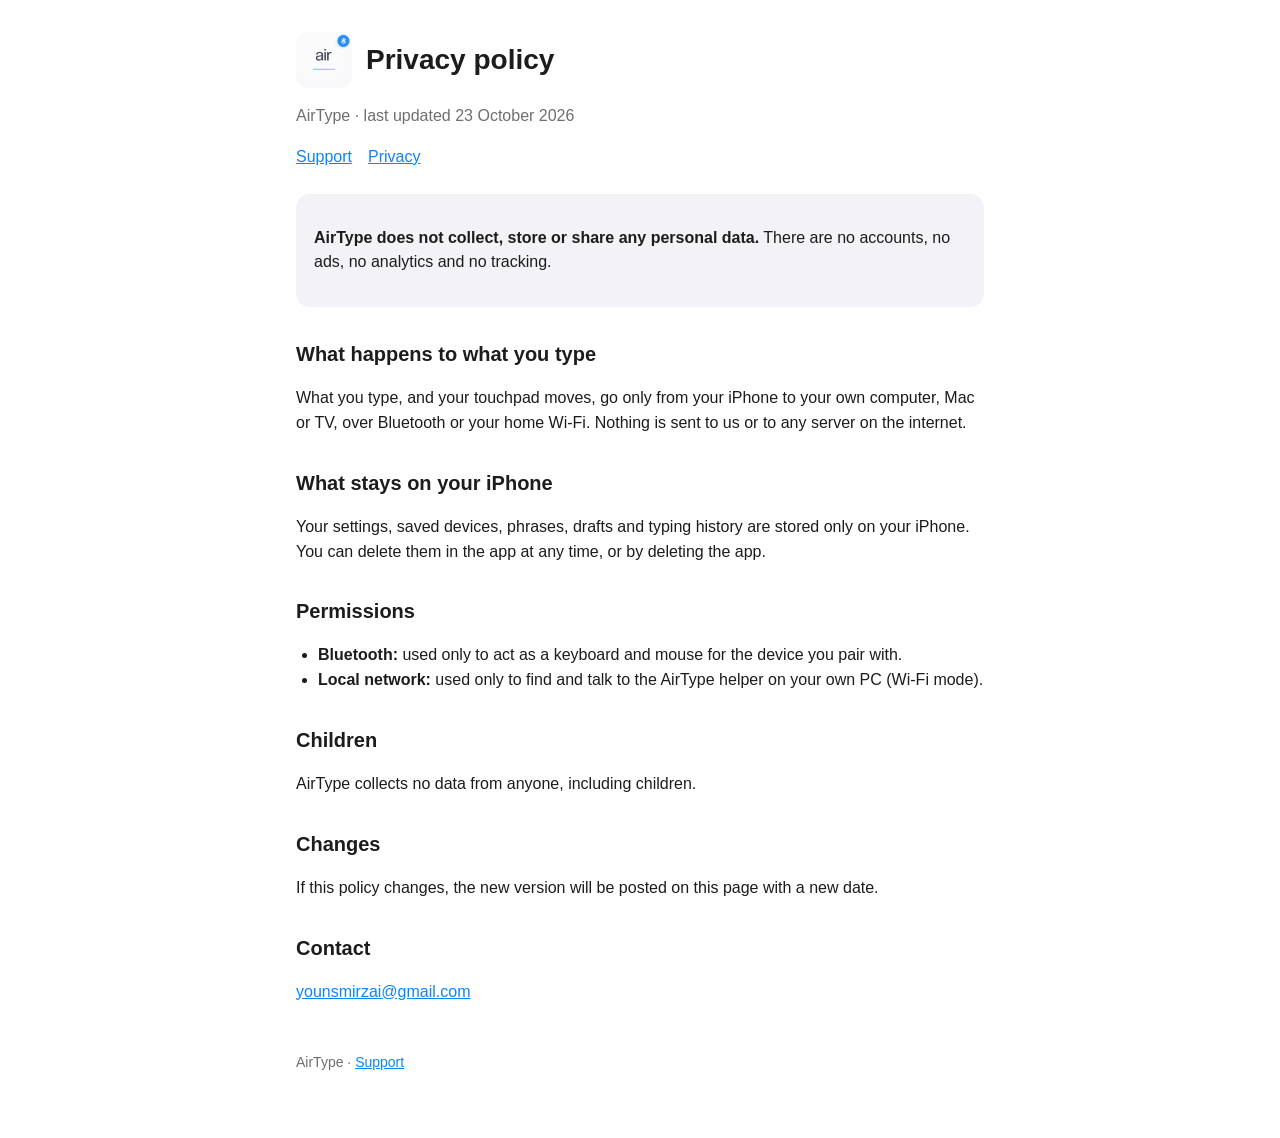
==== privacy.html @ 48372848 "AirType support and privacy pages Co-Authored-By: Claude Opus 5.5 <noreply@anthropic.com>" ====
<!doctype html>
<html lang="en">
<head>
<meta charset="utf-8">
<meta name="viewport" content="width=device-width, initial-scale=1">
<title>AirType Privacy</title>
<meta name="description" content="AirType privacy policy: no data is collected.">
<link rel="icon" href="icon.png">
<link rel="stylesheet" href="style.css">
</head>
<body>
<main>
  <header><img src="icon.png" alt=""><h1>Privacy policy</h1></header>
  <p class="muted">AirType · last updated 23 October 2026</p>
  <nav><a href="./">Support</a><a href="privacy.html">Privacy</a></nav>

  <div class="card">
    <p><b>AirType does not collect, store or share any personal data.</b> There are no accounts, no ads, no analytics and no tracking.</p>
  </div>

  <h2>What happens to what you type</h2>
  <p>What you type, and your touchpad moves, go only from your iPhone to your own computer, Mac or TV, over Bluetooth or your home Wi-Fi. Nothing is sent to us or to any server on the internet.</p>

  <h2>What stays on your iPhone</h2>
  <p>Your settings, saved devices, phrases, drafts and typing history are stored only on your iPhone. You can delete them in the app at any time, or by deleting the app.</p>

  <h2>Permissions</h2>
  <ul>
    <li><b>Bluetooth:</b> used only to act as a keyboard and mouse for the device you pair with.</li>
    <li><b>Local network:</b> used only to find and talk to the AirType helper on your own PC (Wi-Fi mode).</li>
  </ul>

  <h2>Children</h2>
  <p>AirType collects no data from anyone, including children.</p>

  <h2>Changes</h2>
  <p>If this policy changes, the new version will be posted on this page with a new date.</p>

  <h2>Contact</h2>
  <p><a href="mailto:younsmirzai@gmail.com">younsmirzai@gmail.com</a></p>

  <footer>AirType · <a href="./">Support</a></footer>
</main>
</body>
</html>
---- style.css ----
:root { --bg: #ffffff; --text: #1c1c1e; --muted: #6e6e73; --card: #f2f2f7; --accent: #0a84ff; }
@media (prefers-color-scheme: dark) { :root { --bg: #000000; --text: #f2f2f7; --muted: #a1a1a6; --card: #1c1c1e; } }
* { box-sizing: border-box; }
body { margin: 0; background: var(--bg); color: var(--text); font: 16px/1.55 -apple-system, BlinkMacSystemFont, "Segoe UI", Roboto, sans-serif; }
main { max-width: 720px; margin: 0 auto; padding: 32px 16px 64px; }
header { display: flex; align-items: center; gap: 14px; margin-bottom: 8px; }
header img { width: 56px; height: 56px; border-radius: 13px; }
h1 { font-size: 28px; margin: 0; }
h2 { font-size: 20px; margin: 32px 0 8px; }
p, li { color: var(--text); }
.muted { color: var(--muted); }
.card { background: var(--card); border-radius: 14px; padding: 16px 18px; margin: 12px 0; }
a { color: var(--accent); }
nav { margin: 12px 0 24px; display: flex; gap: 16px; }
ol, ul { padding-left: 22px; }
footer { margin-top: 48px; font-size: 14px; color: var(--muted); }
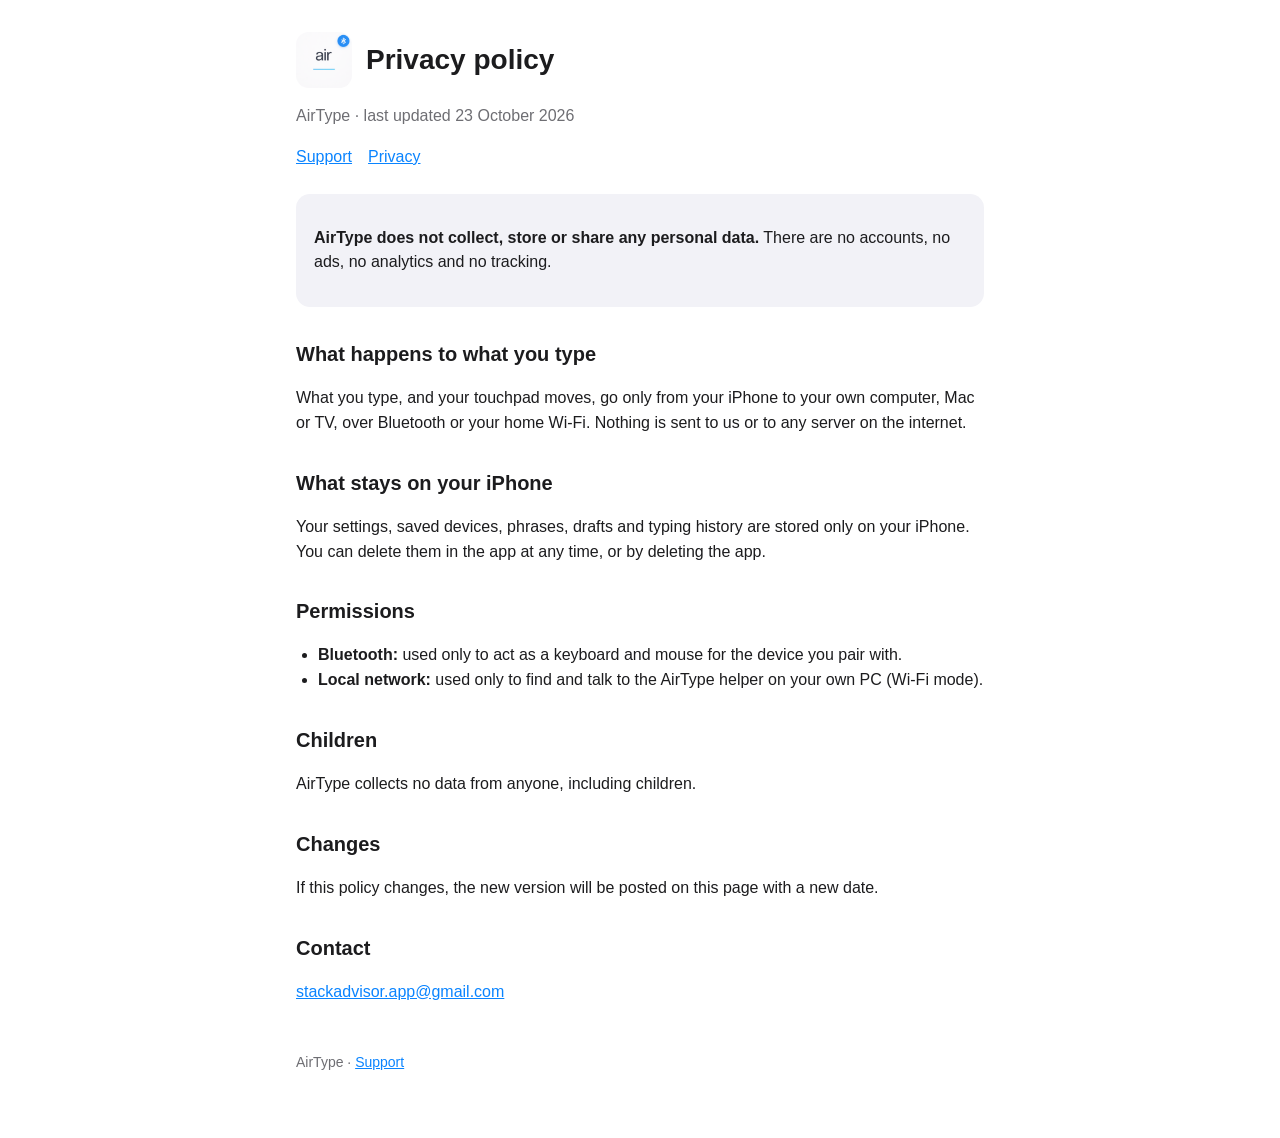
==== commit 2132d436: "Contact email: stackadvisor.app@gmail.com Co-Authored-By: Claude Opus 5.5 <noreply@anthropic.com>" ====
--- a/privacy.html
+++ b/privacy.html
@@ -37,7 +37,7 @@
   <p>If this policy changes, the new version will be posted on this page with a new date.</p>
 
   <h2>Contact</h2>
-  <p><a href="mailto:younsmirzai@gmail.com">younsmirzai@gmail.com</a></p>
+  <p><a href="mailto:stackadvisor.app@gmail.com">stackadvisor.app@gmail.com</a></p>
 
   <footer>AirType · <a href="./">Support</a></footer>
 </main>
